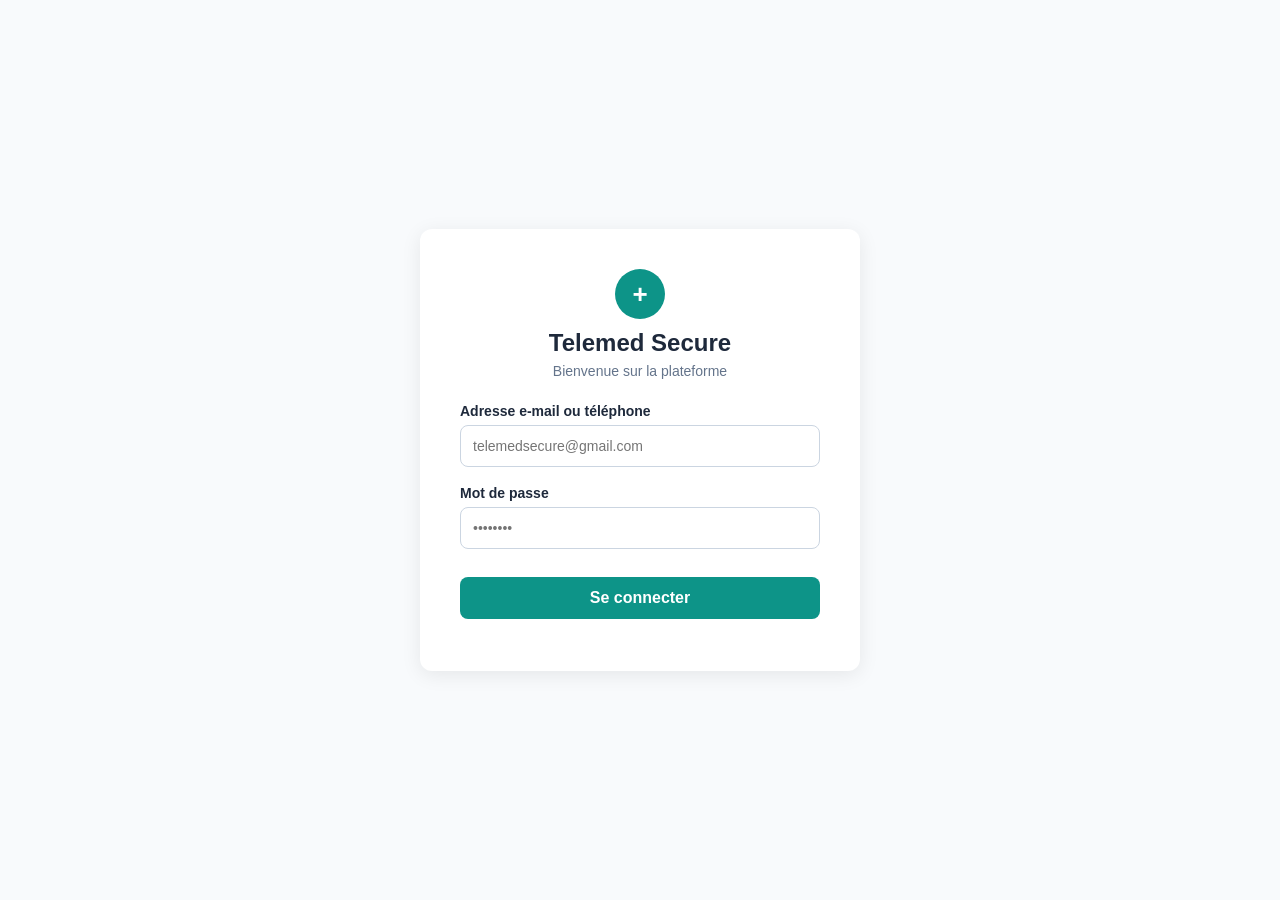
==== frontend/dashboard.html @ 3e583b41 "Ajout du frontend complet (CSS, HTML, JS)" ====
<!DOCTYPE html>
<html lang="fr">
<head>
    <meta charset="UTF-8">
    <meta name="viewport" content="width=device-width, initial-scale=1.0">
    <title>Telemed Secure - Tableau de bord</title>
    <link rel="stylesheet" href="style.css">
</head>
<body>

    <div class="dashboard-container">
        <div class="dash-header">
            <div>
                <h2>Telemed Secure</h2>
                <p>Espace de santé & Gouvernance de Sécurité</p>
            </div>
            <div>
                <span id="user-display">Chargement...</span>
                <button onclick="logout()" class="btn btn-danger" style="margin-left: 15px;">Déconnexion</button>
            </div>
        </div>

        <div id="role-content">
            <!-- Le contenu spécifique au rôle (Patient, Médecin, Admin) sera inséré ici -->
        </div>
    </div>

    <script src="script.js"></script>
    <script>
        // Charger le profil au démarrage de la page dashboard
        window.addEventListener('DOMContentLoaded', () => {
            initDashboard();
        });
    </script>
</body>
</html>
---- frontend/style.css ----
:root {
    --primary-color: #0d9488;
    --primary-dark: #0f766e;
    --bg-color: #f8fafc;
    --card-bg: #ffffff;
    --text-color: #1e293b;
    --border-color: #cbd5e1;
    --error-color: #ef4444;
}

* {
    box-sizing: border-box;
    margin: 0;
    padding: 0;
}

body {
    font-family: 'Segoe UI', Tahoma, Geneva, Verdana, sans-serif;
    background-color: var(--bg-color);
    color: var(--text-color);
    display: flex;
    justify-content: center;
    align-items: center;
    min-height: 100vh;
}

.container {
    width: 100%;
    max-width: 440px;
    background: var(--card-bg);
    padding: 40px;
    border-radius: 12px;
    box-shadow: 0 4px 20px rgba(0, 0, 0, 0.08);
}

.logo-container {
    text-align: center;
    margin-bottom: 24px;
}

.logo-icon {
    background-color: var(--primary-color);
    color: white;
    font-size: 26px;
    font-weight: bold;
    width: 50px;
    height: 50px;
    border-radius: 50%;
    display: inline-flex;
    justify-content: center;
    align-items: center;
    margin-bottom: 10px;
}

h2 {
    text-align: center;
    font-size: 24px;
    color: var(--text-color);
    margin-bottom: 6px;
}

.subtitle {
    text-align: center;
    color: #64748b;
    font-size: 14px;
    margin-bottom: 24px;
}

.form-group {
    margin-bottom: 18px;
}

label {
    display: block;
    font-size: 14px;
    font-weight: 600;
    margin-bottom: 6px;
}

input {
    width: 100%;
    padding: 12px;
    border: 1px solid var(--border-color);
    border-radius: 8px;
    font-size: 14px;
    transition: border-color 0.2s;
}

input:focus {
    outline: none;
    border-color: var(--primary-color);
}

.btn {
    width: 100%;
    padding: 12px;
    background-color: var(--primary-color);
    color: white;
    border: none;
    border-radius: 8px;
    font-size: 16px;
    font-weight: 600;
    cursor: pointer;
    transition: background-color 0.2s;
    margin-top: 10px;
}

.btn:hover {
    background-color: var(--primary-dark);
}

.error-msg {
    color: var(--error-color);
    font-size: 13px;
    text-align: center;
    margin-top: 12px;
}

/* Dashboard Layout */
.dashboard-container {
    width: 90%;
    max-width: 1000px;
    background: var(--card-bg);
    padding: 30px;
    border-radius: 12px;
    box-shadow: 0 4px 20px rgba(0, 0, 0, 0.08);
}

.dash-header {
    display: flex;
    justify-content: space-between;
    align-items: center;
    border-bottom: 1px solid var(--border-color);
    padding-bottom: 16px;
    margin-bottom: 24px;
}

.badge {
    background: #e2e8f0;
    color: #475569;
    padding: 4px 12px;
    border-radius: 20px;
    font-size: 12px;
    font-weight: 700;
}

.btn-danger {
    background-color: var(--error-color);
    width: auto;
    padding: 8px 16px;
}

.card-grid {
    display: grid;
    grid-template-columns: repeat(auto-fit, minmax(280px, 1fr));
    gap: 20px;
    margin-top: 20px;
}

.card {
    border: 1px solid var(--border-color);
    border-radius: 8px;
    padding: 20px;
    background: #fafafa;
}
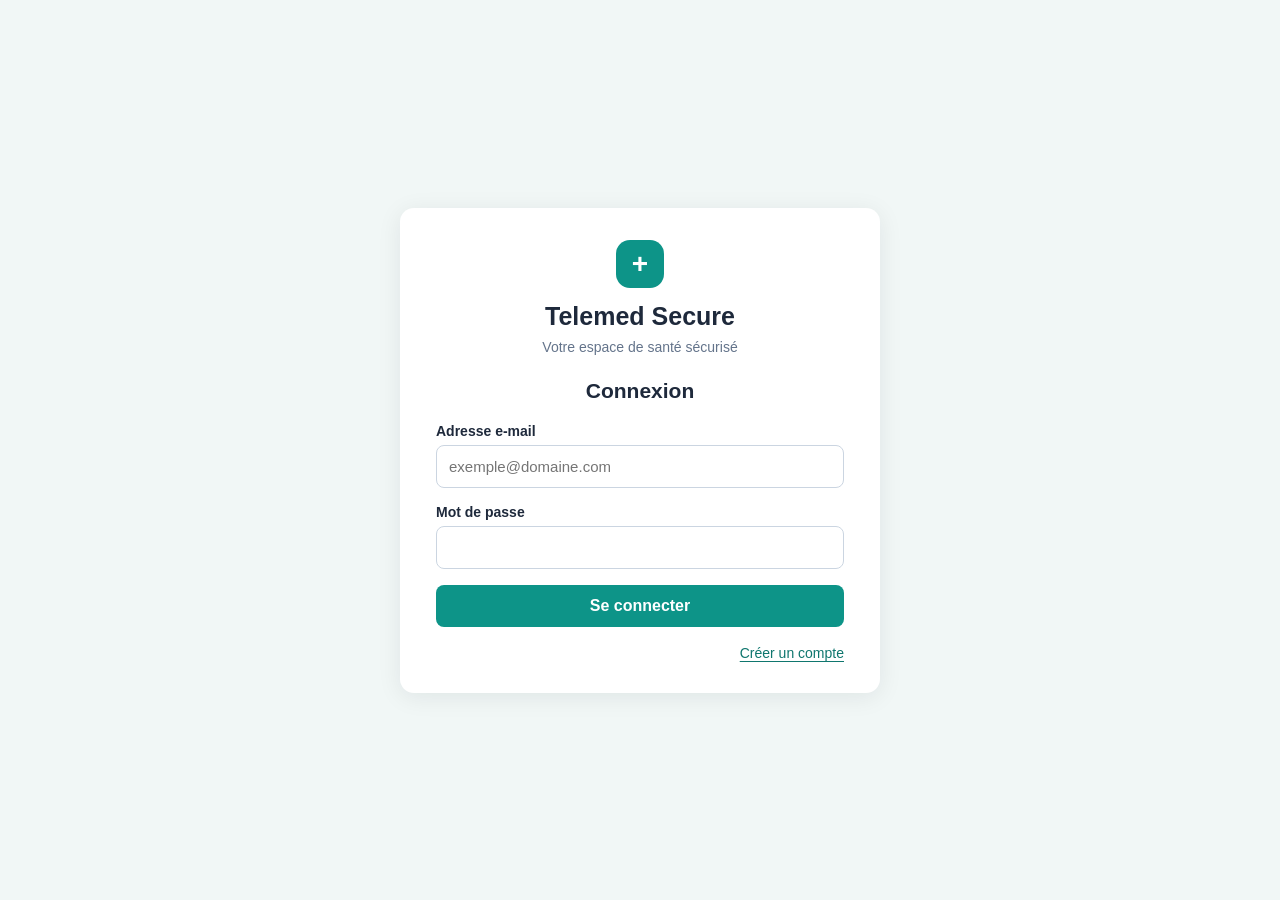
==== commit 6beba10d: "kabu's help" ====
--- a/frontend/dashboard.html
+++ b/frontend/dashboard.html
@@ -3,34 +3,25 @@
 <head>
     <meta charset="UTF-8">
     <meta name="viewport" content="width=device-width, initial-scale=1.0">
-    <title>Telemed Secure - Tableau de bord</title>
+    <meta name="theme-color" content="#0f766e">
+    <title>Telemed Secure — Tableau de bord</title>
     <link rel="stylesheet" href="style.css">
+    <script src="script.js" defer></script>
 </head>
-<body>
-
-    <div class="dashboard-container">
-        <div class="dash-header">
+<body id="dashboard-page">
+    <main class="dashboard-container">
+        <header class="dash-header">
             <div>
                 <h2>Telemed Secure</h2>
-                <p>Espace de santé & Gouvernance de Sécurité</p>
+                <p>Espace de santé sécurisé</p>
             </div>
-            <div>
-                <span id="user-display">Chargement...</span>
-                <button onclick="logout()" class="btn btn-danger" style="margin-left: 15px;">Déconnexion</button>
+            <div class="user-actions">
+                <span id="user-display" class="user-display">Chargement…</span>
+                <button id="logout-button" type="button" class="btn btn-danger">Déconnexion</button>
             </div>
-        </div>
-
-        <div id="role-content">
-            <!-- Le contenu spécifique au rôle (Patient, Médecin, Admin) sera inséré ici -->
-        </div>
-    </div>
-
-    <script src="script.js"></script>
-    <script>
-        // Charger le profil au démarrage de la page dashboard
-        window.addEventListener('DOMContentLoaded', () => {
-            initDashboard();
-        });
-    </script>
+        </header>
+        <p id="dashboard-message" class="status-message" role="status" aria-live="polite"></p>
+        <section id="role-content" class="card-grid" aria-live="polite"></section>
+    </main>
 </body>
-</html>+</html>
--- a/frontend/style.css
+++ b/frontend/style.css
@@ -1,11 +1,13 @@
 :root {
     --primary-color: #0d9488;
     --primary-dark: #0f766e;
-    --bg-color: #f8fafc;
+    --bg-color: #f1f7f6;
     --card-bg: #ffffff;
     --text-color: #1e293b;
+    --muted-color: #64748b;
     --border-color: #cbd5e1;
-    --error-color: #ef4444;
+    --error-color: #b42318;
+    --success-color: #087443;
 }
 
 * {
@@ -15,59 +17,77 @@
 }
 
 body {
+    min-height: 100vh;
+    padding: 24px 16px;
     font-family: 'Segoe UI', Tahoma, Geneva, Verdana, sans-serif;
     background-color: var(--bg-color);
     color: var(--text-color);
     display: flex;
     justify-content: center;
     align-items: center;
-    min-height: 100vh;
-}
-
-.container {
+}
+
+.container,
+.dashboard-container {
     width: 100%;
-    max-width: 440px;
     background: var(--card-bg);
-    padding: 40px;
-    border-radius: 12px;
-    box-shadow: 0 4px 20px rgba(0, 0, 0, 0.08);
+    border-radius: 14px;
+    box-shadow: 0 4px 24px rgba(15, 23, 42, 0.08);
+}
+
+.auth-card {
+    max-width: 480px;
+    padding: 32px 36px;
+    max-height: calc(100vh - 48px);
+    overflow-y: auto;
 }
 
 .logo-container {
     text-align: center;
-    margin-bottom: 24px;
+    margin-bottom: 14px;
 }
 
 .logo-icon {
     background-color: var(--primary-color);
     color: white;
-    font-size: 26px;
+    font-size: 28px;
     font-weight: bold;
-    width: 50px;
-    height: 50px;
-    border-radius: 50%;
+    width: 48px;
+    height: 48px;
+    border-radius: 14px;
     display: inline-flex;
     justify-content: center;
     align-items: center;
-    margin-bottom: 10px;
-}
-
+}
+
+h1,
 h2 {
+    color: var(--text-color);
     text-align: center;
-    font-size: 24px;
-    color: var(--text-color);
-    margin-bottom: 6px;
+}
+
+h1 {
+    font-size: 25px;
+}
+
+h2 {
+    font-size: 21px;
+    margin-bottom: 8px;
 }
 
 .subtitle {
     text-align: center;
-    color: #64748b;
+    color: var(--muted-color);
     font-size: 14px;
-    margin-bottom: 24px;
+    margin: 8px 0 24px;
+}
+
+.section-title {
+    margin: 8px 0 20px;
 }
 
 .form-group {
-    margin-bottom: 18px;
+    margin-bottom: 16px;
 }
 
 label {
@@ -82,84 +102,231 @@
     padding: 12px;
     border: 1px solid var(--border-color);
     border-radius: 8px;
-    font-size: 14px;
-    transition: border-color 0.2s;
+    background: #fff;
+    color: var(--text-color);
+    font: inherit;
+    font-size: 15px;
+    transition: border-color 0.2s, box-shadow 0.2s;
 }
 
 input:focus {
     outline: none;
     border-color: var(--primary-color);
+    box-shadow: 0 0 0 3px rgba(13, 148, 136, 0.16);
 }
 
 .btn {
     width: 100%;
-    padding: 12px;
+    padding: 12px 16px;
     background-color: var(--primary-color);
     color: white;
     border: none;
     border-radius: 8px;
+    font: inherit;
     font-size: 16px;
-    font-weight: 600;
+    font-weight: 700;
     cursor: pointer;
     transition: background-color 0.2s;
-    margin-top: 10px;
 }
 
 .btn:hover {
     background-color: var(--primary-dark);
 }
 
-.error-msg {
+.btn:disabled {
+    opacity: 0.65;
+    cursor: wait;
+}
+
+.auth-footer {
+    display: flex;
+    justify-content: flex-end;
+    margin-top: 18px;
+}
+
+.auth-footer-center {
+    justify-content: center;
+}
+
+.link-button {
+    padding: 0;
+    border: 0;
+    background: none;
+    color: var(--primary-dark);
+    font: inherit;
+    font-size: 14px;
+    cursor: pointer;
+    text-decoration: underline;
+    text-underline-offset: 3px;
+}
+
+.form-note,
+.field-help {
+    color: var(--muted-color);
+    font-size: 13px;
+    line-height: 1.5;
+}
+
+.form-note {
+    margin: 0 0 16px;
+}
+
+.field-help {
+    display: block;
+    margin-top: 5px;
+}
+
+.status-message {
+    min-height: 0;
+    margin: 0;
     color: var(--error-color);
-    font-size: 13px;
+    font-size: 14px;
+    line-height: 1.5;
+}
+
+.status-message:not(:empty) {
+    margin: 10px 0;
+}
+
+.status-message.success {
+    color: var(--success-color);
+}
+
+.enrollment-panel {
+    margin: 18px 0;
+    padding: 16px;
+    border: 1px solid var(--border-color);
+    border-radius: 10px;
+    background: #f8fafc;
+}
+
+.code-display {
+    display: block;
+    margin: 12px 0 16px;
+    padding: 12px;
+    border-radius: 7px;
+    background: #e2e8f0;
+    overflow-wrap: anywhere;
     text-align: center;
-    margin-top: 12px;
-}
-
-/* Dashboard Layout */
+    font-size: 16px;
+    letter-spacing: 1px;
+}
+
+.link-anchor {
+    display: inline-block;
+}
+
+.hidden {
+    display: none !important;
+}
+
+/* Tableau de bord */
 .dashboard-container {
-    width: 90%;
     max-width: 1000px;
-    background: var(--card-bg);
     padding: 30px;
-    border-radius: 12px;
-    box-shadow: 0 4px 20px rgba(0, 0, 0, 0.08);
 }
 
 .dash-header {
     display: flex;
     justify-content: space-between;
     align-items: center;
+    gap: 18px;
     border-bottom: 1px solid var(--border-color);
     padding-bottom: 16px;
     margin-bottom: 24px;
 }
 
+.dash-header h2 {
+    text-align: left;
+    margin-bottom: 6px;
+}
+
+.dash-header p {
+    color: var(--muted-color);
+}
+
+.user-actions {
+    display: flex;
+    align-items: center;
+    gap: 14px;
+}
+
+.user-display {
+    display: flex;
+    align-items: center;
+    gap: 8px;
+}
+
 .badge {
-    background: #e2e8f0;
-    color: #475569;
-    padding: 4px 12px;
+    background: #ccfbf1;
+    color: #115e59;
+    padding: 4px 10px;
     border-radius: 20px;
     font-size: 12px;
     font-weight: 700;
 }
 
 .btn-danger {
+    width: auto;
     background-color: var(--error-color);
-    width: auto;
-    padding: 8px 16px;
+    padding: 9px 15px;
+}
+
+.btn-danger:hover {
+    background-color: #912018;
 }
 
 .card-grid {
     display: grid;
-    grid-template-columns: repeat(auto-fit, minmax(280px, 1fr));
-    gap: 20px;
+    grid-template-columns: repeat(auto-fit, minmax(240px, 1fr));
+    gap: 16px;
     margin-top: 20px;
 }
 
 .card {
     border: 1px solid var(--border-color);
-    border-radius: 8px;
+    border-radius: 10px;
     padding: 20px;
-    background: #fafafa;
-}+    background: #fbfdfd;
+}
+
+.card h3,
+.card h4 {
+    margin-bottom: 8px;
+}
+
+.card p {
+    color: var(--muted-color);
+    line-height: 1.55;
+}
+
+.audit-output {
+    margin-top: 14px;
+    max-height: 320px;
+    overflow: auto;
+    white-space: pre-wrap;
+    overflow-wrap: anywhere;
+    font: 12px/1.5 Consolas, monospace;
+}
+
+@media (max-width: 560px) {
+    body {
+        align-items: flex-start;
+        padding: 16px 12px;
+    }
+
+    .auth-card {
+        max-height: calc(100vh - 32px);
+        padding: 26px 20px;
+    }
+
+    .dashboard-container {
+        padding: 20px 16px;
+    }
+
+    .dash-header,
+    .user-actions {
+        align-items: flex-start;
+        flex-direction: column;
+    }
+}
